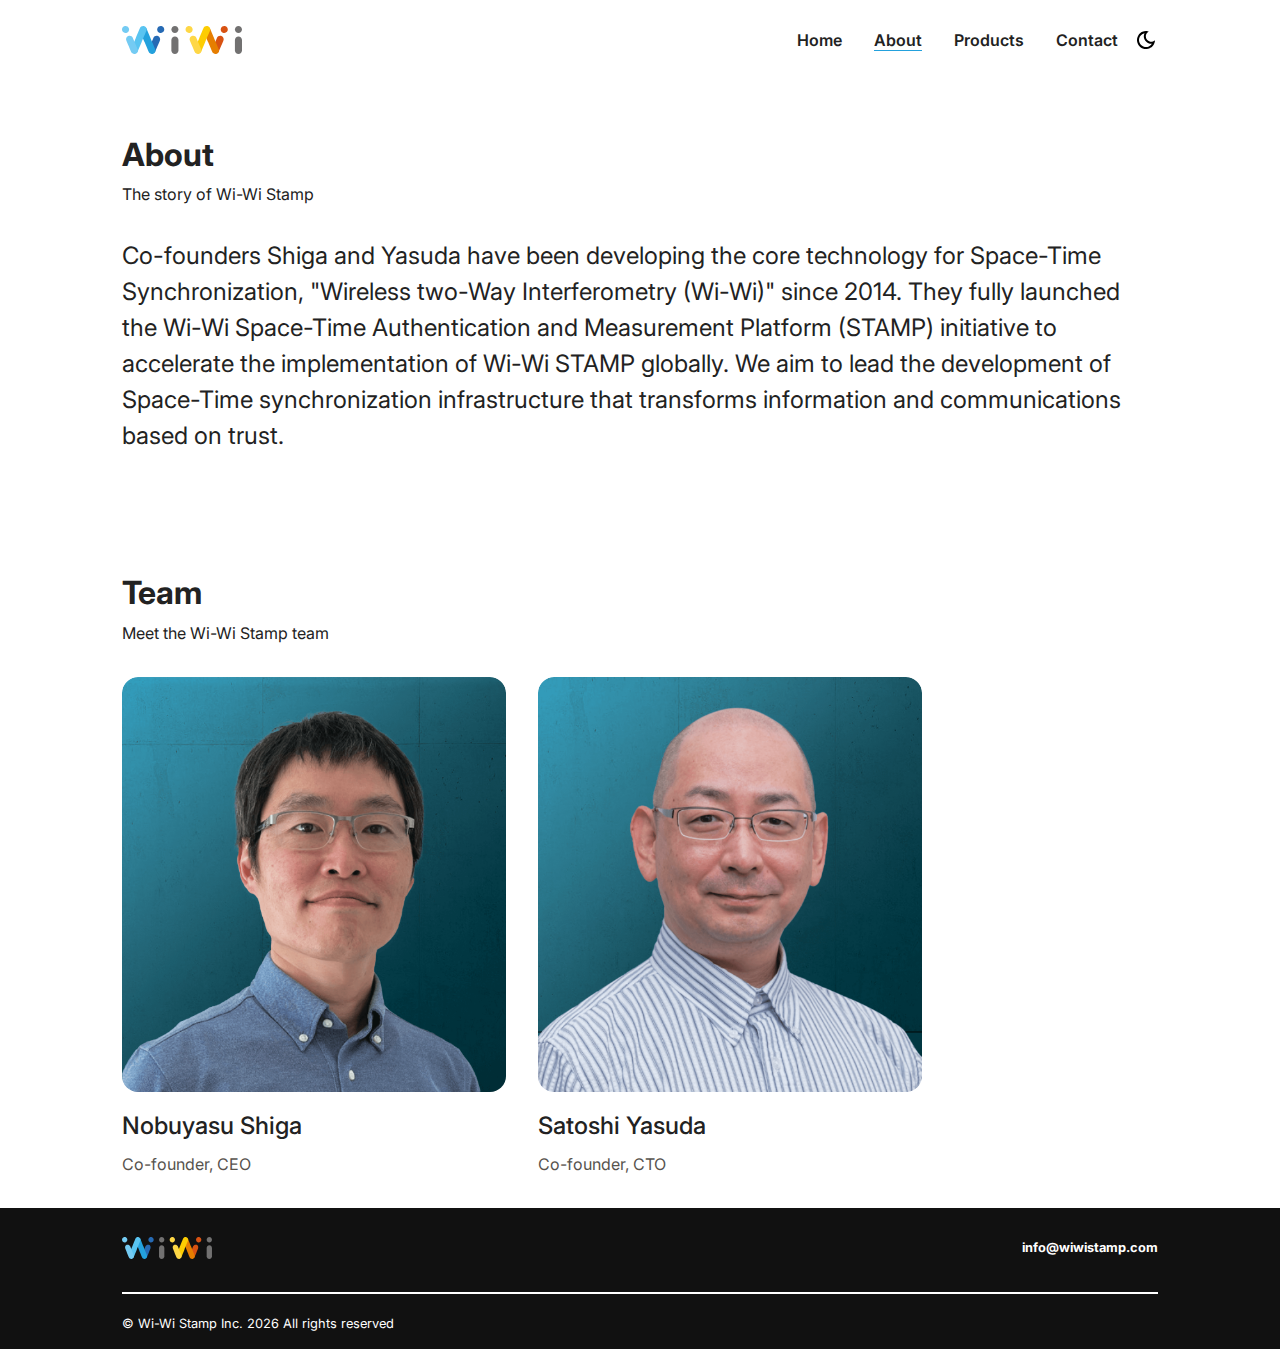
==== about.html @ 3b6051e6 "v0.1 codebase upload" ====
<!DOCTYPE html>
<html lang="en">
  <head>
    <meta charset="UTF-8" />
    <meta http-equiv="X-UA-Compatible" content="IE=edge" />
    <meta name="viewport" content="width=device-width, initial-scale=1.0" />

    <!-- Primary Meta Tags -->
    <title>About Wi-Wi Stamp | Revolutionary Wireless Technology</title>
    <meta name="title" content="About Wi-Wi Stamp | Revolutionary Wireless Technology" />
    <meta name="description" content="Discover the story behind Wi-Wi Stamp, the revolutionary technology enabling picosecond-level time synchronization without satellites. Learn about its history, groundbreaking advancements in wireless communication, and the dedicated team of researchers driving this innovation." />

    <!-- Open Graph / Facebook -->
    <meta property="og:type" content="website" />
    <meta property="og:url" content="http://wiwistamp.com/about" />
    <meta property="og:title" content="About Wi-Wi Stamp | Revolutionary Wireless Technology" />
    <meta property="og:description" content="Discover the story behind Wi-Wi Stamp, the revolutionary technology enabling picosecond-level time synchronization without satellites. Learn about its history, groundbreaking advancements in wireless communication, and the dedicated team of researchers driving this innovation." />
    <meta property="og:image" content="https://user-images.githubusercontent.com/62628408/150613011-b78a7f5a-0af1-4312-aab0-0022e7258693.png" />

    <!-- Twitter -->
    <meta property="twitter:card" content="summary_large_image" />
    <meta property="twitter:url" content="http://wiwistamp.com/about" />
    <meta property="twitter:title" content="About Wi-Wi Stamp | Revolutionary Wireless Technology" />
    <meta property="twitter:description" content="Discover the story behind Wi-Wi Stamp, the revolutionary technology enabling picosecond-level time synchronization without satellites. Learn about its history, groundbreaking advancements in wireless communication, and the dedicated team of researchers driving this innovation." />
    <meta property="twitter:image" content="https://user-images.githubusercontent.com/62628408/150613011-b78a7f5a-0af1-4312-aab0-0022e7258693.png" />

    <!-- Link -->
    <link rel="apple-touch-icon" sizes="180x180" href="assets/favicon/apple-touch-icon.png" />
    <link rel="icon" type="image/png" sizes="16x16" href="/assets/favicon/favicon-16x16.png" />
    <link rel="icon" type="image/png" sizes="32x32" href="assets/favicon/favicon-32x32.png" />
    <link rel="icon" type="image/png" sizes="192x192" href="assets/favicon/android-chrome-192x192.png" />
    <link rel="icon" type="image/png" sizes="512x512" href="assets/favicon/android-chrome-512x512.png" />
    <link rel="icon" type="image/x-icon" href="assets/favicon/favicon.ico" />
    <link rel="manifest" href="assets/favicon/site.webmanifest" />
    <link rel="stylesheet" href="https://use.fontawesome.com/releases/v5.15.4/css/all.css" integrity="sha384-DyZ88mC6Up2uqS4h/KRgHuoeGwBcD4Ng9SiP4dIRy0EXTlnuz47vAwmeGwVChigm" crossorigin="anonymous" />
    <link rel="stylesheet" href="css/style.css" />
    <link rel="stylesheet" href="css/utilities.css" />
  </head>
  <body>
    <header id="hero">
      <!-- Navbar -->
      <nav class="navbar">
        <div class="container">
          <!-- Logo -->
          <h1 id="logo">
            <a href="index.html"><img src="./assets/wiwi-logo.svg" alt="Your Logo" /></a>
          </h1>
          <!-- Navbar links -->
          <ul class="nav-menu">
            <li><a class="nav-link" href="index.html">Home</a></li>
            <li><a class="nav-link" href="about.html">About</a></li>
            <li><a class="nav-link" href="product.html">Products</a></li>
            <li><a class="nav-link" href="contact.html">Contact</a></li>

            <!-- Toggle switch -->
            <div class="theme-switch">
              <input type="checkbox" id="switch" />
              <label class="toggle-icons" for="switch">
                <img class="moon" src="assets/moon.svg" />
                <img class="sun" src="assets/sun.svg" />
              </label>
            </div>
            <!-- Hamburger menu -->
          </ul>
          <div class="hamburger">
            <span class="bar"></span>
            <span class="bar"></span>
            <span class="bar"></span>
          </div>
        </div>
      </nav>
    </header>

    <!-- About -->
    <section id="intro" class="container">
      <div class="content-text">
        <h2>About</h2>
        <p>The story of Wi-Wi Stamp</p>
        <p class="header-description">Co-founders Shiga and Yasuda have been developing the core technology for Space-Time Synchronization, "Wireless two-Way Interferometry (Wi-Wi)" since 2014. They fully launched the Wi-Wi Space-Time Authentication and Measurement Platform (STAMP) initiative to accelerate the implementation of Wi-Wi STAMP globally. We aim to lead the development of Space-Time synchronization infrastructure that transforms information and communications based on trust.</p>
      </div>
    </section>

    <!-- Staff -->
    <section id="team" class="project-container container">
      <div class="content-text">
        <h2>Team</h2>
        <p>Meet the Wi-Wi Stamp team</p>
      </div>

      <div class="team-container">
        <div class="team-card">
          <img src="./assets/team/shiga.png" alt="Another Team" />
          <div class="card-text">
            <h3>Nobuyasu Shiga</h3>
            <p>Co-founder, CEO</p>
          </div>
        </div>
        <div class="team-card">
          <img src="./assets/team/yasuda.png" alt="Yasuda" />
          <div class="card-text">
            <h3>Satoshi Yasuda</h3>
            <p>Co-founder, CTO</p>
          </div>
        </div>
      </div>
    </section>

    <footer id="footer">
      <div class="container">
        <div id="contact-footer">
          <h1 id="logo">
            <a href="/"><img src="./assets/wiwi-logo.svg" alt="Wi-Wi Stamp Logo" /></a>
          </h1>
          <p>
            <strong> <a href="mailto:info@wiwistamp.com">info@wiwistamp.com</a></strong>
          </p>
        </div>
        <hr />
        <p>&copy; Wi-Wi Stamp Inc. <span id="datee"></span> All rights reserved</p>
      </div>
    </footer>
    <script src="js/script.js"></script>
  </body>
</html>
---- css/style.css ----
/* This is the required project styling. Will contain essential CSS styles like:
   * Flex property
   * Grid layout
   * Cards and sections
*/

@import url("https://fonts.googleapis.com/css2?family=Inter:ital,opsz,wght@0,14..32,100..900;1,14..32,100..900&family=Noto+Sans+JP:wght@100..900&family=Raleway:ital,wght@0,100..900;1,100..900&display=swap");

/* variables */
:root {
  /* Colors */
  --primary-color: #23a1dd;
  --secondary-color: #e67e00;
  --bg-primary: #ffffff;
  --text-color: #222222;
  --text-color-two: #ffffff;
  --text-color-gray: #57534e;
  --bg-secondary: #000000;
  --card-background: #f4f4f4;
  --bg-secondary-two: #111111;
  --border: #eeeeee;

  --shadow: 0 10px 40px rgba(0, 0, 0, 0.2);

  /* Font Weight */
  --weight-small: 400;
  --weight-semibold: 600;
  --weight-bold: 800;

  /* Max width */
  --width-small: 600px;
  --width-medium: 1100px;
  --width-large: 1300px;
}

[data-theme="dark"] {
  --primary-color: #266ab4;
  --secondary-color: #d75211;
  --bg-primary: #000000;
  --text-color: #ffffff;
  --text-color-two: #222222;
  --text-color-gray: #a8a29e;
  --bg-secondary: #ffffff;
  --card-background: #111111;
  --bg-secondary-two: #f4f4f4;
  --border: #161616;

  --shadow: 0 2px 10px rgba(95, 95, 95, 0.2);
}

html {
  font-size: 100%;
  scroll-behavior: smooth;
}

/* Reset default styling */
* {
  margin: 0;
  padding: 0;
  box-sizing: border-box;
}

ul {
  list-style: none;
}

a {
  text-decoration: none;
  color: var(--text-color);
}

/* Main styling */
body {
  background: var(--bg-primary);
  color: var(--text-color);
  font-family: "Inter", sans-serif;
  line-height: 1.5;
}

.underline {
  text-decoration: #58c4f2 solid underline;
  text-underline-position: under;
}

/* Navbar */
.navbar {
  position: fixed;
  top: 0;
  left: 0;
  right: 0;
  z-index: 20;
  background: var(--bg-primary);
}

.navbar .container {
  display: flex;
  align-items: center;
  justify-content: space-between;
  z-index: 20;
  height: 80px;
  width: 100%;
}

.navbar .nav-menu {
  display: flex;
  align-items: center;
  background: var(--bg-primary);
}

.navbar .nav-link {
  margin: 0 1rem;
  font-size: 1rem;
  font-weight: var(--weight-semibold);
}

.nav-link.active-link {
  text-decoration: var(--primary-color) solid underline;
  text-underline-position: under;
}

.navbar #logo img {
  display: block;
  width: 120px;
}

.navbar .btn {
  margin-right: 1.5rem;
}

.fas.fa-arrow-right {
  margin-left: 0.5rem;
  font-size: 0.9rem;
}

/* hamburger */
.hamburger {
  margin-bottom: 0.1rem;
  display: none;
}

.bar {
  display: block;
  width: 23px;
  height: 3px;
  margin: 4px auto;
  transition: all 0.3s ease-in-out;
  border-radius: 30px;
  background-color: var(--bg-secondary);
}

/* Hero section */

#hero-title {
  font-size: 3rem;
  font-weight: 500;
  line-height: 1.2;
}

.hero-description {
  font-size: 1.5rem;
}

/* Header */
.header-description {
  font-size: 1.5rem;
  text-align: left;
  margin-top: 1rem;
}

.profile-image {
  width: 50%;
}

@keyframes bounce {
  from {
    transform: translateY(0px);
  }

  to {
    transform: translateY(-10px);
  }
}

.division {
  width: 100%;
  height: 2px;
  background-color: var(--card-background);
  margin: 5.5rem 0;
}

/* Intro */
#intro {
  display: flex;
  flex-direction: column;
  margin: 6rem auto 2rem;
}

/* Contact */
#contact {
  display: flex;
  flex-direction: column;
  margin: 6rem auto 2rem;
}

/* Video */
.video-row {
  padding: 4rem 0;
}

/* Center the video and shadow */
.video-container {
  padding: auto;
  position: relative;
  display: flex;
  justify-content: center;
  align-items: center;
  width: fit-content; /* Shrinks the container to fit the content */
  margin: auto;
}

/* Gradient shadow */
.gradient-shadow {
  position: absolute;
  top: -0.5rem;
  right: -0.5rem;
  bottom: -0.5rem;
  left: -0.5rem;
  background: linear-gradient(to bottom right, rgba(116, 203, 243, 1), rgba(0, 0, 0, 0), rgba(216, 82, 18, 1));
  border-radius: 0.5rem;
  opacity: 0.8;
  filter: blur(20px);
  z-index: -1; /* Ensures the shadow is behind the iframe */
}

/* Iframe styling */
iframe {
  aspect-ratio: 16 / 9;
  width: 600px;
  border-radius: 0.5rem; /* Matches the shadow's border-radius */
}

/* Team */
.team-container {
  display: flex;
  flex-wrap: wrap;
  gap: 2rem;
  width: 100%;
  max-width: 800px;
}

.team-card {
  flex: 1 1 calc(50% - 2rem); /* Two cards side by side with gap */
  display: flex;
  flex-direction: column;
  align-items: left;
  text-align: left;
  border-radius: 1rem;
  overflow: hidden;
}

.team-card img {
  width: 100%;
  height: auto;
  border-radius: 1rem;
}

.team-card .card-text {
  padding: 1rem 0;
  font-size: 1rem;
  background: none;
}

.team-card .card-text h3 {
  margin-bottom: 0.5rem;
  font-size: 1.5rem;
  font-weight: 500;
}

.team-card .card-text p {
  font-size: 1rem;
  color: var(--text-color-gray);
}

/* Projects */
.product-card-container {
  display: flex;
  flex-wrap: wrap;
  gap: 1rem; /* Increase spacing between cards if needed */
  justify-content: left; /* Center cards within the container */
  width: 100%;
  max-width: 100%;
  margin: 0 auto;
}

.product-card {
  display: flex; /* Use flexbox for layout */
  align-items: center; /* Center items vertically */
  gap: 1rem; /* Add spacing between icon and text */
  padding: 1rem;
  border: 1px solid var(--border);
  background: var(--card-background);
  border-radius: 1rem;
  overflow: hidden;
}

.product-card .icon {
  display: flex;
  justify-content: center;
  align-items: center;
  flex-shrink: 0; /* Prevent shrinking */
  min-width: 60px; /* Set minimum width */
  min-height: 60px; /* Set minimum height */
  max-width: 100px; /* Set maximum width */
  max-height: 100px; /* Set maximum height */
}

.product-card .icon img {
  width: 100%; /* Ensure it scales correctly */
  height: auto; /* Maintain aspect ratio */
  min-width: 60px; /* Ensures a minimum size */
  min-height: 60px;
  max-width: 80px; /* Prevents it from getting too large */
  max-height: 80px;
}

.product-card .card-text {
  flex-grow: 1; /* Allow text to take available space */
}

.product-1 {
  color: var(--primary-color);
}

.product-2 {
  color: var(--secondary-color);
}

.product-card .card-text h3 {
  margin-bottom: 0.5rem;
  font-size: 1.75rem;
  font-weight: 500;
}

.product-card .card-text p {
  font-size: 1rem;
  color: var(--text-color-gray);
}

/* General container styles */
#features-row {
  margin: 3rem auto;
  padding: 2rem;
  text-align: center;
}

/* Footer */
#footer {
  background: #111111;
}

#footer .container {
  display: flex;
  flex-direction: column;
  align-items: left;
  justify-content: left;
  color: #ffffff;
  min-height: 24px;
  text-align: left;
}

#contact-footer {
  display: flex;
  justify-content: space-between; /* Space between logo and contact */
  align-items: center; /* Vertically center */
}

hr {
  border: 0.5px solid #ffffff;
  margin: 20px 0;
}

#footer #logo img {
  width: 90px;
}

#footer a {
  font-size: 0.8rem;
  color: #fff;
}

#footer a:hover {
  opacity: 0.6;
}

#footer .social {
  margin: 0.9rem 0;
}

#footer .social img {
  width: 20px;
  height: 20px;
}

#footer .social a {
  margin: 0 0.5rem;
}

#footer p {
  font-size: 0.8rem;
}

/* Responsiveness */

@media (max-width: 1000px) {
  .project {
    display: grid;
    grid-template-columns: repeat(2, 1fr);
  }
}

@media (max-width: 768px) {
}

@media (max-width: 670px) {
  .navbar .nav-menu {
    position: fixed;
    right: -100vw;
    top: 4.5rem;
    flex-direction: column;
    width: calc(80% - 10px);
    transition: 0.3s;
    box-shadow: var(--shadow);
    padding: 2rem;
    border-radius: 5px;
    align-items: flex-start;
  }

  .navbar .btn {
    margin: 0;
    margin-top: 1rem;
  }

  .nav-menu.active {
    right: 20px;
  }

  .nav-menu .nav-link {
    font-size: 0.9rem;
    margin: 0 0.2rem;
  }

  .nav-menu li {
    margin-bottom: 0.5rem;
    width: 100%;
  }

  .nav-menu .btn {
    width: 100%;
    text-align: center;
    margin-top: 0.5rem;
  }

  .hamburger {
    display: block;
    cursor: pointer;
    padding: 0.2rem 0.4rem;
  }

  .hamburger.active {
    border: 1px dotted gray;
  }

  .hamburger.active .bar:nth-child(2) {
    opacity: 0;
  }

  .hamburger.active .bar:nth-child(1) {
    transform: translateY(6px) rotate(45deg);
  }

  .hamburger.active .bar:nth-child(3) {
    transform: translateY(-8px) rotate(-45deg);
  }

  .hero-title {
    font-size: 3rem;
    font-weight: 500;
    line-height: 1.2;
    max-width: var(--width-medium);
  }

  .hero-description {
    font-size: 1rem;
  }
  iframe {
    aspect-ratio: 16 / 9;
    width: 380px;
  }

  .team-card {
    flex: 1 1 100%;
  }

  .product-card {
    flex: 1 1 100%;
  }
}

@media (max-width: 600px) {
  @media (max-width: 768px) {
    .product-card {
      flex: 1 1 100%; /* Full width on mobile */
    }
  }

  .header-container .btn {
    border-radius: 5px;
    width: 80%;
  }
}
---- css/utilities.css ----
/* ?This is where reusable styling of this template will be.
   !Will contain things like:
   * Button styling
   * Background color styling
   * padding and margin
*/

.container {
  max-width: var(--width-medium);
  margin: 0 auto;
  padding: 1rem 2rem;
}

h1::selection,
h2::selection {
  color: #111;
  background: var(--primary-color);
}

/* Buttons */
.btn {
  display: inline-block;
  padding: 0.75rem 1.9rem;
  border-radius: 30px;
  text-transform: uppercase;
  font-size: 0.82rem;
  transition: 0.3s;
}

.btn-primary {
  background: var(--primary-color);
  color: #000000;
}

.btn-secondary {
  margin: 5px 0;
  background-color: var(--bg-secondary);
  color: var(--bg-primary);
}

.btn-primary:hover {
  background: var(--secondary-color);
}

.btn-secondary:hover {
  background: var(--secondary-color);
}

/* Dark mode toggle */
#switch {
  display: none;
}

.theme-switch {
  display: flex;
  align-items: center; /* Vertically center items in the row */
  justify-content: center; /* Optional: centers items horizontally if needed */
  height: 100%; /* Ensure it takes up the full height of the row */
}

.toggle-icons {
  display: inline-block;
  position: relative; /* Ensures child elements are positioned relative to this container */
  width: 24px; /* Match icon width */
  height: 24px; /* Match icon height */
  cursor: pointer;
}

.toggle-icons > img {
  position: absolute; /* Stack images on top of each other */
  width: 24px;
  height: 24px;
  transition: transform 0.6s cubic-bezier(0.23, 1, 0.32, 1),
    opacity 0.6s cubic-bezier(0.23, 1, 0.32, 1); /* Smooth transitions */
}

.moon {
  transform: rotate(10deg);
  opacity: 1; /* Show moon by default */
}

.sun {
  transform: rotate(100deg);
  opacity: 0; /* Hide sun by default */
}

#switch:checked + .toggle-icons .moon {
  transform: rotate(250deg);
  opacity: 0; /* Hide moon when checked */
}

#switch:checked + .toggle-icons .sun {
  transform: rotate(0deg);
  opacity: 1; /* Show sun when checked */
}

/* Section Container */
.section-container {
  display: flex;
  flex-direction: column;
  align-items: center;
  justify-content: left;
  margin-top: 8rem;
  padding: 1rem;
}

.section-container > div {
  margin-top: 1rem;
}

.content-text {
  text-align: left;
  margin: 1.5rem 0;
}

.content-text h2 {
  font-size: 2rem;
  line-height: 1.2;
}

.content-text p {
  padding: 0.5rem 0;
}

/* Media Queries */
@media (max-width: 768px) {
  .section-container {
    margin-top: 7rem;
    text-align: center;
  }

  .content-text h2 {
    font-size: 2.5rem;
  }
}
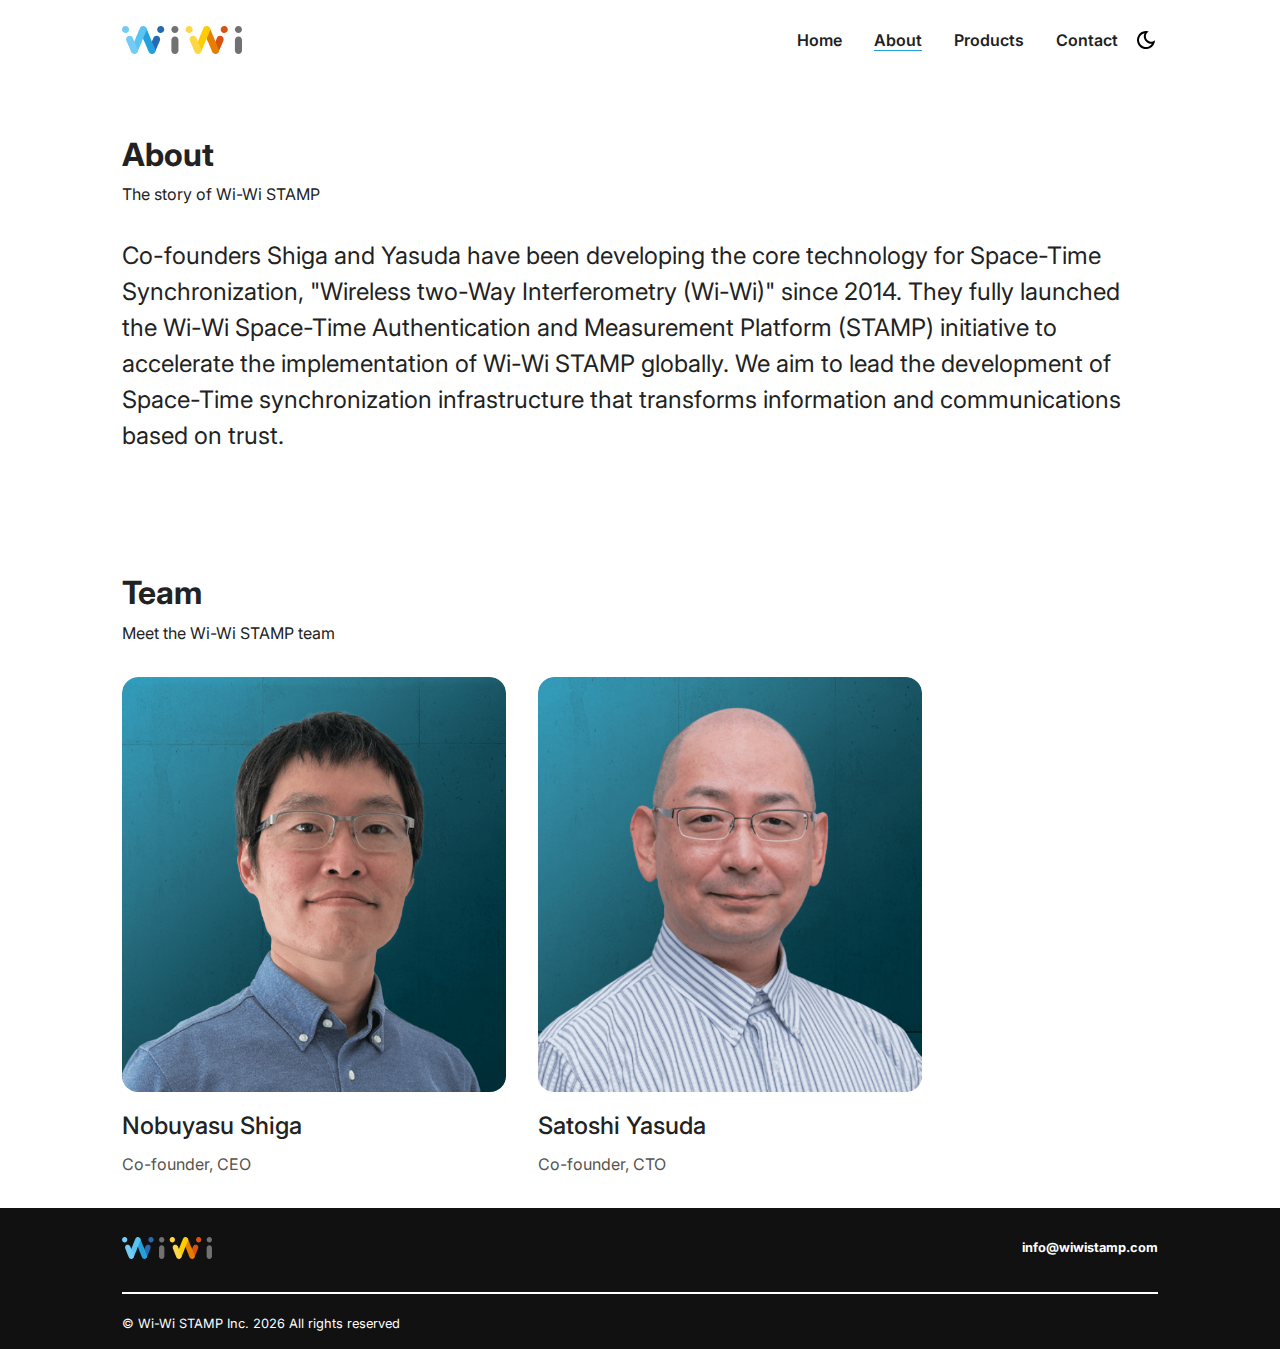
==== commit dc1dc124: "Corrected company name to Wi-Wi STAMP" ====
--- a/about.html
+++ b/about.html
@@ -6,22 +6,22 @@
     <meta name="viewport" content="width=device-width, initial-scale=1.0" />
 
     <!-- Primary Meta Tags -->
-    <title>About Wi-Wi Stamp | Revolutionary Wireless Technology</title>
-    <meta name="title" content="About Wi-Wi Stamp | Revolutionary Wireless Technology" />
-    <meta name="description" content="Discover the story behind Wi-Wi Stamp, the revolutionary technology enabling picosecond-level time synchronization without satellites. Learn about its history, groundbreaking advancements in wireless communication, and the dedicated team of researchers driving this innovation." />
+    <title>About Wi-Wi STAMP | Revolutionary Wireless Technology</title>
+    <meta name="title" content="About Wi-Wi STAMP | Revolutionary Wireless Technology" />
+    <meta name="description" content="Discover the story behind Wi-Wi STAMP, the revolutionary technology enabling picosecond-level time synchronization without satellites. Learn about its history, groundbreaking advancements in wireless communication, and the dedicated team of researchers driving this innovation." />
 
     <!-- Open Graph / Facebook -->
     <meta property="og:type" content="website" />
     <meta property="og:url" content="http://wiwistamp.com/about" />
-    <meta property="og:title" content="About Wi-Wi Stamp | Revolutionary Wireless Technology" />
-    <meta property="og:description" content="Discover the story behind Wi-Wi Stamp, the revolutionary technology enabling picosecond-level time synchronization without satellites. Learn about its history, groundbreaking advancements in wireless communication, and the dedicated team of researchers driving this innovation." />
+    <meta property="og:title" content="About Wi-Wi STAMP | Revolutionary Wireless Technology" />
+    <meta property="og:description" content="Discover the story behind Wi-Wi STAMP, the revolutionary technology enabling picosecond-level time synchronization without satellites. Learn about its history, groundbreaking advancements in wireless communication, and the dedicated team of researchers driving this innovation." />
     <meta property="og:image" content="https://user-images.githubusercontent.com/62628408/150613011-b78a7f5a-0af1-4312-aab0-0022e7258693.png" />
 
     <!-- Twitter -->
     <meta property="twitter:card" content="summary_large_image" />
     <meta property="twitter:url" content="http://wiwistamp.com/about" />
-    <meta property="twitter:title" content="About Wi-Wi Stamp | Revolutionary Wireless Technology" />
-    <meta property="twitter:description" content="Discover the story behind Wi-Wi Stamp, the revolutionary technology enabling picosecond-level time synchronization without satellites. Learn about its history, groundbreaking advancements in wireless communication, and the dedicated team of researchers driving this innovation." />
+    <meta property="twitter:title" content="About Wi-Wi STAMP | Revolutionary Wireless Technology" />
+    <meta property="twitter:description" content="Discover the story behind Wi-Wi STAMP, the revolutionary technology enabling picosecond-level time synchronization without satellites. Learn about its history, groundbreaking advancements in wireless communication, and the dedicated team of researchers driving this innovation." />
     <meta property="twitter:image" content="https://user-images.githubusercontent.com/62628408/150613011-b78a7f5a-0af1-4312-aab0-0022e7258693.png" />
 
     <!-- Link -->
@@ -75,7 +75,7 @@
     <section id="intro" class="container">
       <div class="content-text">
         <h2>About</h2>
-        <p>The story of Wi-Wi Stamp</p>
+        <p>The story of Wi-Wi STAMP</p>
         <p class="header-description">Co-founders Shiga and Yasuda have been developing the core technology for Space-Time Synchronization, "Wireless two-Way Interferometry (Wi-Wi)" since 2014. They fully launched the Wi-Wi Space-Time Authentication and Measurement Platform (STAMP) initiative to accelerate the implementation of Wi-Wi STAMP globally. We aim to lead the development of Space-Time synchronization infrastructure that transforms information and communications based on trust.</p>
       </div>
     </section>
@@ -84,7 +84,7 @@
     <section id="team" class="project-container container">
       <div class="content-text">
         <h2>Team</h2>
-        <p>Meet the Wi-Wi Stamp team</p>
+        <p>Meet the Wi-Wi STAMP team</p>
       </div>
 
       <div class="team-container">
@@ -109,14 +109,14 @@
       <div class="container">
         <div id="contact-footer">
           <h1 id="logo">
-            <a href="/"><img src="./assets/wiwi-logo.svg" alt="Wi-Wi Stamp Logo" /></a>
+            <a href="/"><img src="./assets/wiwi-logo.svg" alt="Wi-Wi STAMP Logo" /></a>
           </h1>
           <p>
             <strong> <a href="mailto:info@wiwistamp.com">info@wiwistamp.com</a></strong>
           </p>
         </div>
         <hr />
-        <p>&copy; Wi-Wi Stamp Inc. <span id="datee"></span> All rights reserved</p>
+        <p>&copy; Wi-Wi STAMP Inc. <span id="datee"></span> All rights reserved</p>
       </div>
     </footer>
     <script src="js/script.js"></script>
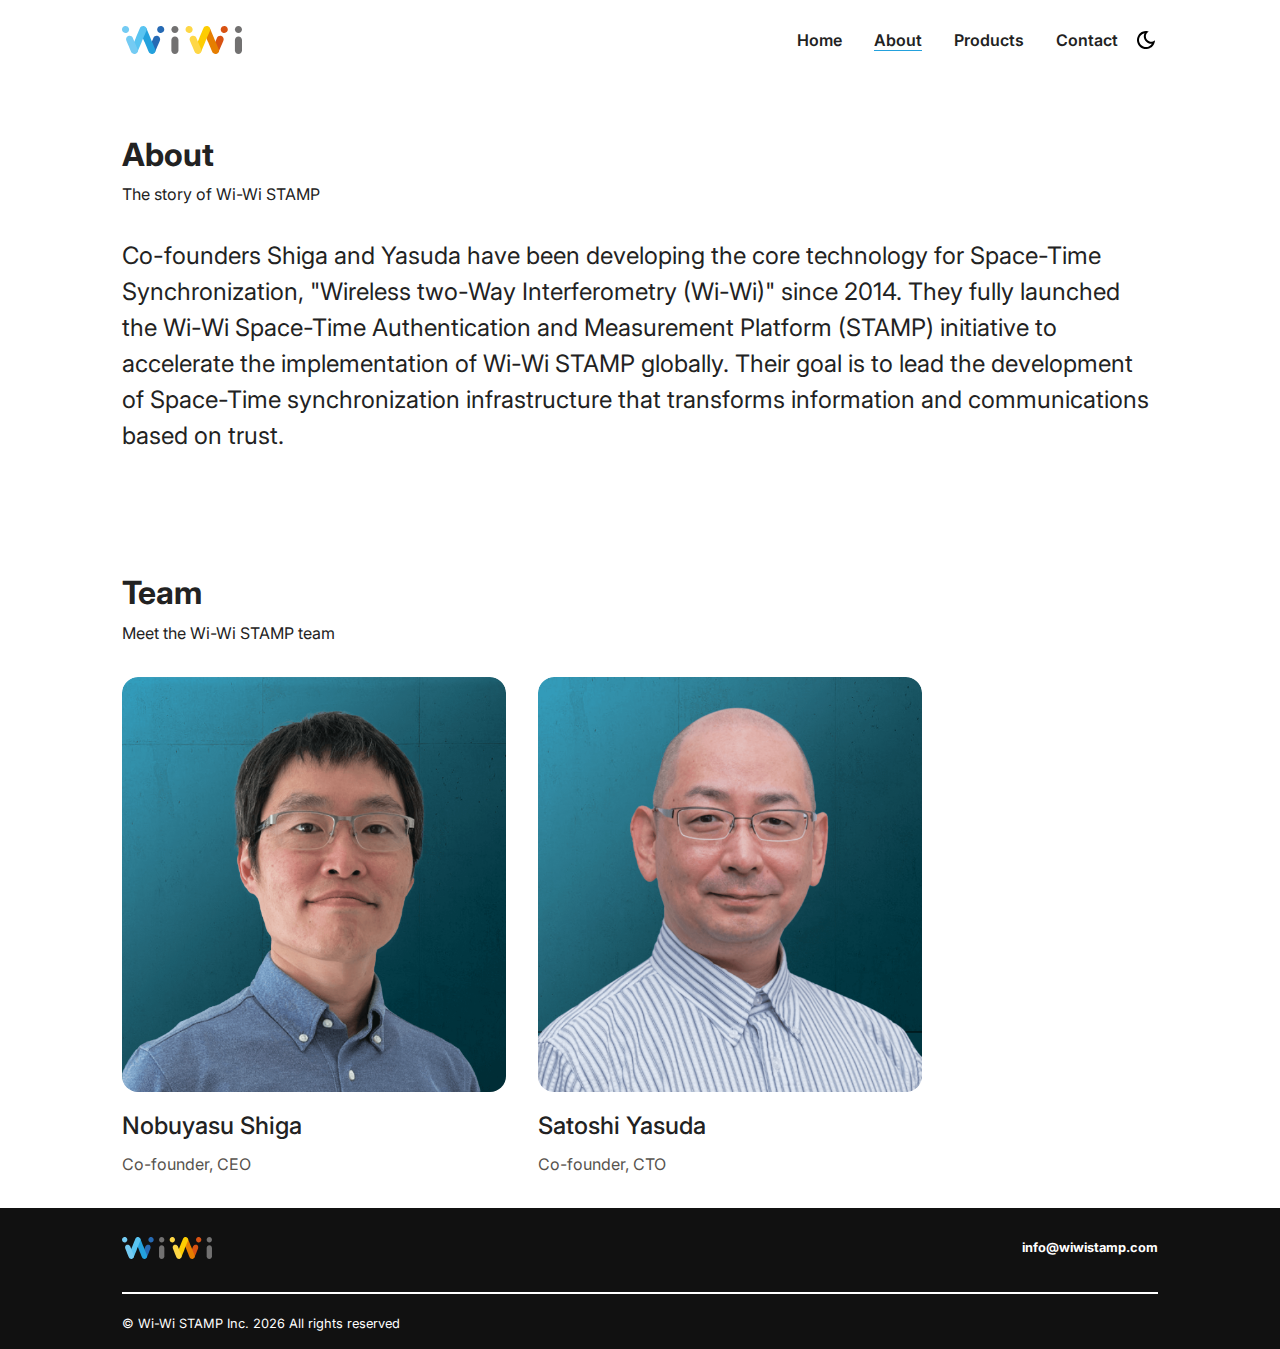
==== commit be9db9ab: "updates to text, product images, and meta data" ====
--- a/about.html
+++ b/about.html
@@ -7,21 +7,21 @@
 
     <!-- Primary Meta Tags -->
     <title>About Wi-Wi STAMP | Revolutionary Wireless Technology</title>
-    <meta name="title" content="About Wi-Wi STAMP | Revolutionary Wireless Technology" />
-    <meta name="description" content="Discover the story behind Wi-Wi STAMP, the revolutionary technology enabling picosecond-level time synchronization without satellites. Learn about its history, groundbreaking advancements in wireless communication, and the dedicated team of researchers driving this innovation." />
+    <meta name="title" content="Wi-Wi STAMP | About" />
+    <meta name="description" content="Learn the story behind Wi-Wi STAMP. Co-founders Shiga and Yasuda have been developing the core technology for Space-Time Synchronization (Wi-Wi) since 2014, with the goal of transforming information and communications based on trust." />
 
     <!-- Open Graph / Facebook -->
     <meta property="og:type" content="website" />
     <meta property="og:url" content="http://wiwistamp.com/about" />
-    <meta property="og:title" content="About Wi-Wi STAMP | Revolutionary Wireless Technology" />
-    <meta property="og:description" content="Discover the story behind Wi-Wi STAMP, the revolutionary technology enabling picosecond-level time synchronization without satellites. Learn about its history, groundbreaking advancements in wireless communication, and the dedicated team of researchers driving this innovation." />
+    <meta property="og:title" content="Wi-Wi STAMP | About" />
+    <meta property="og:description" content="Learn the story behind Wi-Wi STAMP. Co-founders Shiga and Yasuda have been developing the core technology for Space-Time Synchronization (Wi-Wi) since 2014, with the goal of transforming information and communications based on trust." />
     <meta property="og:image" content="https://user-images.githubusercontent.com/62628408/150613011-b78a7f5a-0af1-4312-aab0-0022e7258693.png" />
 
     <!-- Twitter -->
     <meta property="twitter:card" content="summary_large_image" />
     <meta property="twitter:url" content="http://wiwistamp.com/about" />
-    <meta property="twitter:title" content="About Wi-Wi STAMP | Revolutionary Wireless Technology" />
-    <meta property="twitter:description" content="Discover the story behind Wi-Wi STAMP, the revolutionary technology enabling picosecond-level time synchronization without satellites. Learn about its history, groundbreaking advancements in wireless communication, and the dedicated team of researchers driving this innovation." />
+    <meta property="twitter:title" content="Wi-Wi STAMP | About" />
+    <meta property="twitter:description" content="Learn the story behind Wi-Wi STAMP. Co-founders Shiga and Yasuda have been developing the core technology for Space-Time Synchronization (Wi-Wi) since 2014, with the goal of transforming information and communications based on trust." />
     <meta property="twitter:image" content="https://user-images.githubusercontent.com/62628408/150613011-b78a7f5a-0af1-4312-aab0-0022e7258693.png" />
 
     <!-- Link -->
@@ -76,12 +76,12 @@
       <div class="content-text">
         <h2>About</h2>
         <p>The story of Wi-Wi STAMP</p>
-        <p class="header-description">Co-founders Shiga and Yasuda have been developing the core technology for Space-Time Synchronization, "Wireless two-Way Interferometry (Wi-Wi)" since 2014. They fully launched the Wi-Wi Space-Time Authentication and Measurement Platform (STAMP) initiative to accelerate the implementation of Wi-Wi STAMP globally. We aim to lead the development of Space-Time synchronization infrastructure that transforms information and communications based on trust.</p>
+        <p class="header-description">Co-founders Shiga and Yasuda have been developing the core technology for Space-Time Synchronization, "Wireless two-Way Interferometry (Wi-Wi)" since 2014. They fully launched the Wi-Wi Space-Time Authentication and Measurement Platform (STAMP) initiative to accelerate the implementation of Wi-Wi STAMP globally. Their goal is to lead the development of Space-Time synchronization infrastructure that transforms information and communications based on trust.</p>
       </div>
     </section>
 
     <!-- Staff -->
-    <section id="team" class="project-container container">
+    <section id="team" class="container">
       <div class="content-text">
         <h2>Team</h2>
         <p>Meet the Wi-Wi STAMP team</p>
--- a/css/style.css
+++ b/css/style.css
@@ -285,22 +285,24 @@
 .product-card-container {
   display: flex;
   flex-wrap: wrap;
-  gap: 1rem; /* Increase spacing between cards if needed */
-  justify-content: left; /* Center cards within the container */
+  gap: 1rem;
+  justify-content: space-between; /* Distribute cards evenly */
   width: 100%;
   max-width: 100%;
   margin: 0 auto;
 }
 
 .product-card {
-  display: flex; /* Use flexbox for layout */
-  align-items: center; /* Center items vertically */
-  gap: 1rem; /* Add spacing between icon and text */
+  display: flex;
+  align-items: center;
+  gap: 1rem;
   padding: 1rem;
   border: 1px solid var(--border);
   background: var(--card-background);
   border-radius: 1rem;
   overflow: hidden;
+  flex: 1 1 calc(50% - 1rem); /* Two cards per row, filling width */
+  min-width: 300px; /* Prevent cards from getting too small */
 }
 
 .product-card .icon {
@@ -308,19 +310,19 @@
   justify-content: center;
   align-items: center;
   flex-shrink: 0; /* Prevent shrinking */
-  min-width: 60px; /* Set minimum width */
-  min-height: 60px; /* Set minimum height */
-  max-width: 100px; /* Set maximum width */
-  max-height: 100px; /* Set maximum height */
+  min-width: 200px;
+  min-height: 200px;
+  max-width: 400px;
+  max-height: 400px;
 }
 
 .product-card .icon img {
-  width: 100%; /* Ensure it scales correctly */
-  height: auto; /* Maintain aspect ratio */
-  min-width: 60px; /* Ensures a minimum size */
-  min-height: 60px;
-  max-width: 80px; /* Prevents it from getting too large */
-  max-height: 80px;
+  width: 100%;
+  height: auto;
+  min-width: 200px;
+  min-height: 200px;
+  max-width: 400px;
+  max-height: 400px;
 }
 
 .product-card .card-text {
@@ -336,8 +338,7 @@
 }
 
 .product-card .card-text h3 {
-  margin-bottom: 0.5rem;
-  font-size: 1.75rem;
+  font-size: 1.5rem;
   font-weight: 500;
 }
 
@@ -415,6 +416,9 @@
   .project {
     display: grid;
     grid-template-columns: repeat(2, 1fr);
+  }
+  .product-card {
+    flex: 1 1 100%; /* Full width, single column */
   }
 }
 
@@ -506,11 +510,28 @@
   }
 }
 
-@media (max-width: 600px) {
-  @media (max-width: 768px) {
-    .product-card {
-      flex: 1 1 100%; /* Full width on mobile */
-    }
+@media (max-width: 768px) {
+  .product-card {
+    flex: 1 1 100%; /* Full width on mobile */
+  }
+
+  .product-card .icon {
+    min-width: 100px;
+    min-height: 100px;
+    max-width: 200px;
+    max-height: 200px;
+  }
+
+  .product-card .icon img {
+    min-width: 100px;
+    min-height: 100px;
+    max-width: 200px;
+    max-height: 200px;
+  }
+
+  .product-card .card-text h3 {
+    font-size: 1.25rem;
+    font-weight: 500;
   }
 
   .header-container .btn {
--- a/css/utilities.css
+++ b/css/utilities.css
@@ -1,9 +1,4 @@
-/* ?This is where reusable styling of this template will be.
-   !Will contain things like:
-   * Button styling
-   * Background color styling
-   * padding and margin
-*/
+/* ?This is where reusable styling of this template will be. */
 
 .container {
   max-width: var(--width-medium);
@@ -70,8 +65,7 @@
   position: absolute; /* Stack images on top of each other */
   width: 24px;
   height: 24px;
-  transition: transform 0.6s cubic-bezier(0.23, 1, 0.32, 1),
-    opacity 0.6s cubic-bezier(0.23, 1, 0.32, 1); /* Smooth transitions */
+  transition: transform 0.6s cubic-bezier(0.23, 1, 0.32, 1), opacity 0.6s cubic-bezier(0.23, 1, 0.32, 1); /* Smooth transitions */
 }
 
 .moon {
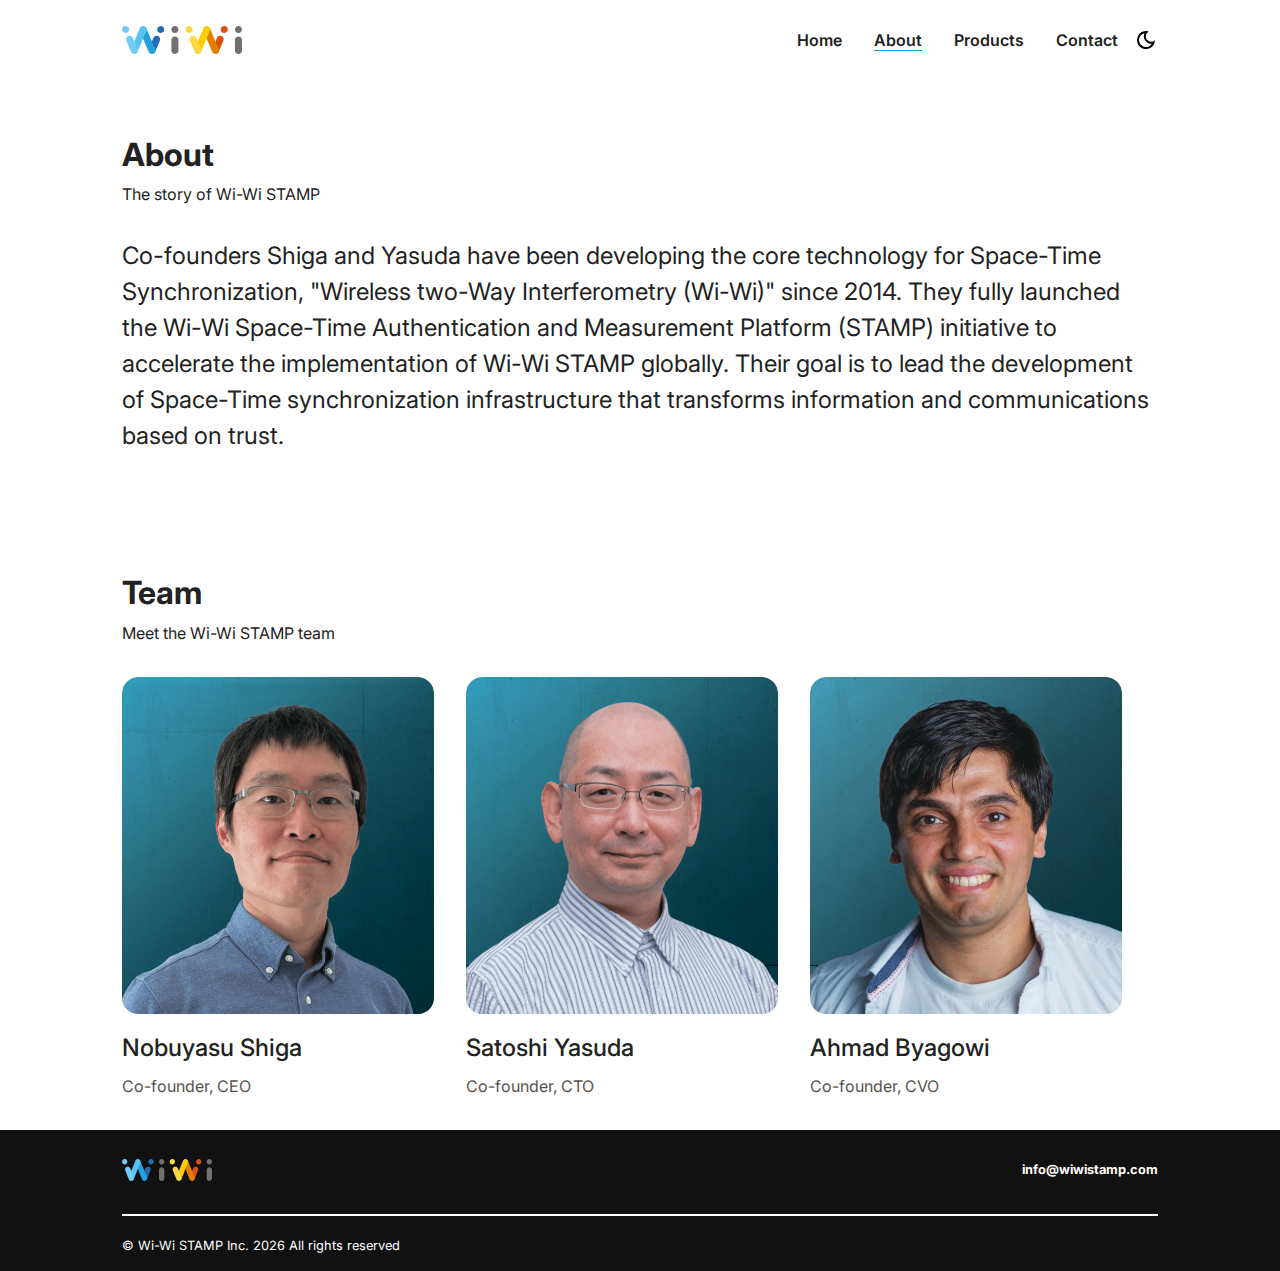
==== commit 27d8bbe8: "added new team member" ====
--- a/about.html
+++ b/about.html
@@ -15,14 +15,14 @@
     <meta property="og:url" content="http://wiwistamp.com/about" />
     <meta property="og:title" content="Wi-Wi STAMP | About" />
     <meta property="og:description" content="Learn the story behind Wi-Wi STAMP. Co-founders Shiga and Yasuda have been developing the core technology for Space-Time Synchronization (Wi-Wi) since 2014, with the goal of transforming information and communications based on trust." />
-    <meta property="og:image" content="https://user-images.githubusercontent.com/62628408/150613011-b78a7f5a-0af1-4312-aab0-0022e7258693.png" />
+    <meta property="og:image" content="https://raw.githubusercontent.com/devinvm/wi-wi-stamp/refs/heads/main/assets/meta/about.png" />
 
     <!-- Twitter -->
     <meta property="twitter:card" content="summary_large_image" />
     <meta property="twitter:url" content="http://wiwistamp.com/about" />
     <meta property="twitter:title" content="Wi-Wi STAMP | About" />
     <meta property="twitter:description" content="Learn the story behind Wi-Wi STAMP. Co-founders Shiga and Yasuda have been developing the core technology for Space-Time Synchronization (Wi-Wi) since 2014, with the goal of transforming information and communications based on trust." />
-    <meta property="twitter:image" content="https://user-images.githubusercontent.com/62628408/150613011-b78a7f5a-0af1-4312-aab0-0022e7258693.png" />
+    <meta property="twitter:image" content="https://raw.githubusercontent.com/devinvm/wi-wi-stamp/refs/heads/main/assets/meta/about.png" />
 
     <!-- Link -->
     <link rel="apple-touch-icon" sizes="180x180" href="assets/favicon/apple-touch-icon.png" />
@@ -102,6 +102,13 @@
             <p>Co-founder, CTO</p>
           </div>
         </div>
+        <div class="team-card">
+          <img src="./assets/team/byagowi.png" alt="Yasuda" />
+          <div class="card-text">
+            <h3>Ahmad Byagowi</h3>
+            <p>Co-founder, CVO</p>
+          </div>
+        </div>
       </div>
     </section>
 
--- a/css/style.css
+++ b/css/style.css
@@ -199,7 +199,7 @@
 #contact {
   display: flex;
   flex-direction: column;
-  margin: 6rem auto 2rem;
+  margin: 6rem auto 20rem;
 }
 
 /* Video */
@@ -236,7 +236,7 @@
 iframe {
   aspect-ratio: 16 / 9;
   width: 600px;
-  border-radius: 0.5rem; /* Matches the shadow's border-radius */
+  border-radius: 0.5rem;
 }
 
 /* Team */
@@ -245,17 +245,19 @@
   flex-wrap: wrap;
   gap: 2rem;
   width: 100%;
-  max-width: 800px;
+  max-width: 1000px;
+  justify-content: space-between;
 }
 
 .team-card {
-  flex: 1 1 calc(50% - 2rem); /* Two cards side by side with gap */
+  flex: 1 1 calc(33.33% - 2rem);
   display: flex;
   flex-direction: column;
   align-items: left;
   text-align: left;
   border-radius: 1rem;
   overflow: hidden;
+  min-width: 250px;
 }
 
 .team-card img {
@@ -286,7 +288,7 @@
   display: flex;
   flex-wrap: wrap;
   gap: 1rem;
-  justify-content: space-between; /* Distribute cards evenly */
+  justify-content: space-between;
   width: 100%;
   max-width: 100%;
   margin: 0 auto;
@@ -301,28 +303,23 @@
   background: var(--card-background);
   border-radius: 1rem;
   overflow: hidden;
-  flex: 1 1 calc(50% - 1rem); /* Two cards per row, filling width */
-  min-width: 300px; /* Prevent cards from getting too small */
+  flex: 1 1 calc(50% - 1rem);
+  min-width: 300px;
 }
 
 .product-card .icon {
   display: flex;
   justify-content: center;
   align-items: center;
-  flex-shrink: 0; /* Prevent shrinking */
-  min-width: 200px;
-  min-height: 200px;
-  max-width: 400px;
-  max-height: 400px;
+  flex-shrink: 0;
 }
 
 .product-card .icon img {
-  width: 100%;
+  display: block;
+  width: 200px;
   height: auto;
-  min-width: 200px;
-  min-height: 200px;
-  max-width: 400px;
-  max-height: 400px;
+  max-width: 200px;
+  max-height: 200px;
 }
 
 .product-card .card-text {
@@ -371,8 +368,8 @@
 
 #contact-footer {
   display: flex;
-  justify-content: space-between; /* Space between logo and contact */
-  align-items: center; /* Vertically center */
+  justify-content: space-between;
+  align-items: center;
 }
 
 hr {
@@ -418,7 +415,7 @@
     grid-template-columns: repeat(2, 1fr);
   }
   .product-card {
-    flex: 1 1 100%; /* Full width, single column */
+    flex: 1 1 100%;
   }
 }
 
@@ -512,7 +509,7 @@
 
 @media (max-width: 768px) {
   .product-card {
-    flex: 1 1 100%; /* Full width on mobile */
+    flex: 1 1 100%;
   }
 
   .product-card .icon {
@@ -523,10 +520,9 @@
   }
 
   .product-card .icon img {
-    min-width: 100px;
-    min-height: 100px;
-    max-width: 200px;
-    max-height: 200px;
+    display: block;
+    max-width: 100px;
+    max-height: 100px;
   }
 
   .product-card .card-text h3 {
